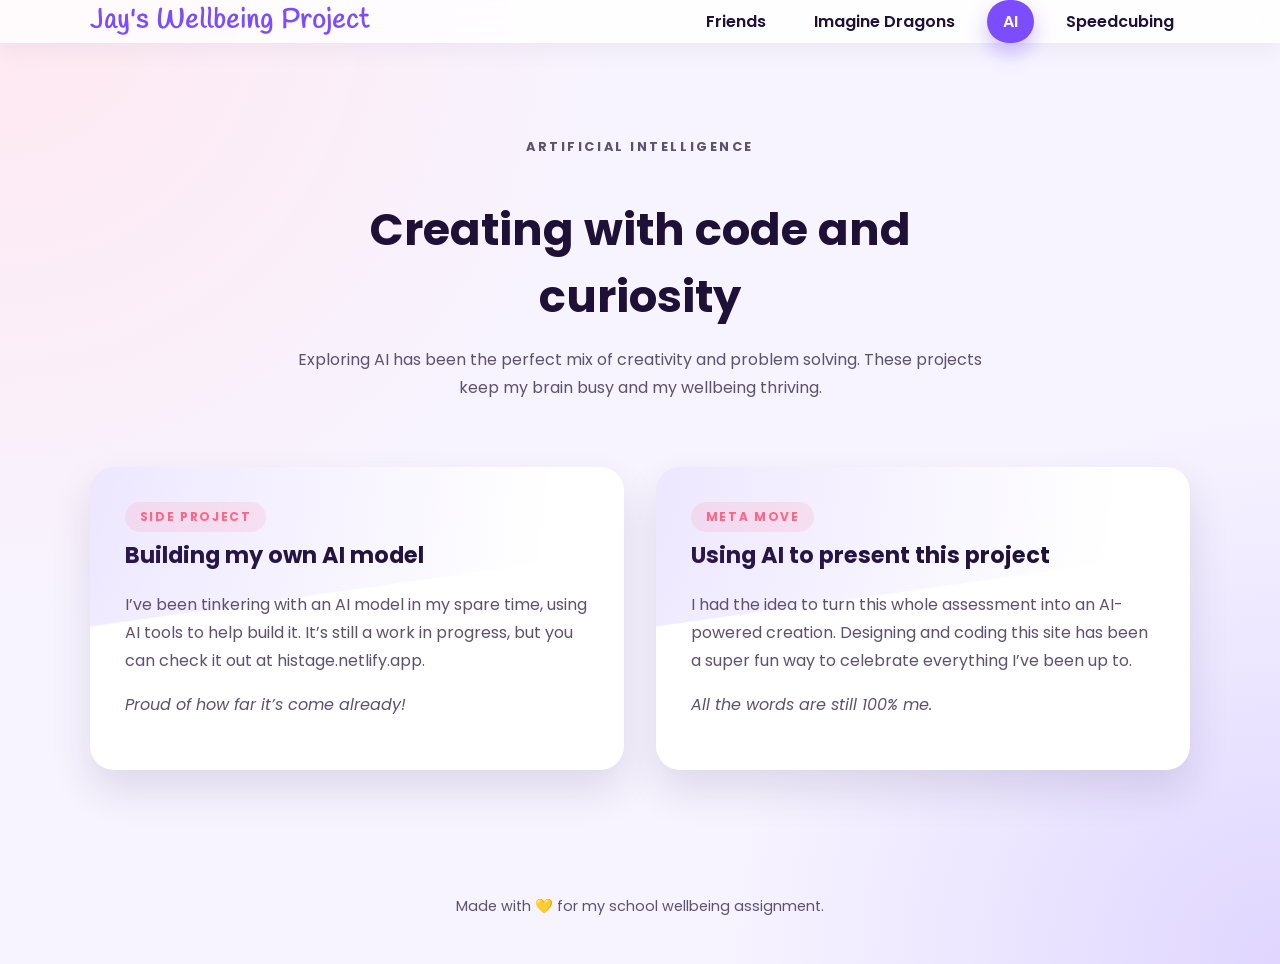
==== ai.html @ 5866817c "Add multi-page wellbeing site for Jay's project" ====
<!DOCTYPE html>
<html lang="en">
  <head>
    <meta charset="UTF-8" />
    <meta name="viewport" content="width=device-width, initial-scale=1.0" />
    <title>AI Projects | Jay's Wellbeing Project</title>
    <link rel="preconnect" href="https://fonts.googleapis.com" />
    <link rel="preconnect" href="https://fonts.gstatic.com" crossorigin />
    <link
      href="https://fonts.googleapis.com/css2?family=Poppins:wght@300;400;600;700&family=Handlee&display=swap"
      rel="stylesheet"
    />
    <link rel="stylesheet" href="styles.css" />
  </head>
  <body>
    <header class="site-header">
      <div class="container flex-between">
        <a class="logo" href="index.html">Jay's Wellbeing Project</a>
        <nav class="main-nav">
          <a href="friends.html">Friends</a>
          <a href="imagine-dragons.html">Imagine Dragons</a>
          <a class="active" href="ai.html">AI</a>
          <a href="speedcubing.html">Speedcubing</a>
        </nav>
      </div>
    </header>

    <main class="page">
      <section class="page-hero">
        <div class="container narrow">
          <p class="eyebrow">Artificial Intelligence</p>
          <h1>Creating with code and curiosity</h1>
          <p>
            Exploring AI has been the perfect mix of creativity and problem
            solving. These projects keep my brain busy and my wellbeing thriving.
          </p>
        </div>
      </section>

      <section class="card-grid">
        <div class="container grid">
          <article class="story-card">
            <div class="card-tag">Side project</div>
            <h2>Building my own AI model</h2>
            <p>
              I’ve been tinkering with an AI model in my spare time, using AI tools
              to help build it. It’s still a work in progress, but you can check it
              out at <a href="https://histage.netlify.app" target="_blank">histage.netlify.app</a>.
            </p>
            <p class="card-footnote">Proud of how far it’s come already!</p>
          </article>

          <article class="story-card">
            <div class="card-tag">Meta move</div>
            <h2>Using AI to present this project</h2>
            <p>
              I had the idea to turn this whole assessment into an AI-powered
              creation. Designing and coding this site has been a super fun way to
              celebrate everything I’ve been up to.
            </p>
            <p class="card-footnote">All the words are still 100% me.</p>
          </article>
        </div>
      </section>
    </main>

    <footer class="site-footer">
      <div class="container">
        <p>Made with 💛 for my school wellbeing assignment.</p>
      </div>
    </footer>
  </body>
</html>
---- styles.css ----
:root {
  --bg: #f7f4ff;
  --bg-alt: #ffffff;
  --accent: #7c4dff;
  --accent-2: #ff6584;
  --text: #1e1037;
  --muted: #5d5170;
  --shadow: 0 20px 40px rgba(43, 22, 75, 0.12);
}

* {
  box-sizing: border-box;
}

body {
  margin: 0;
  font-family: "Poppins", sans-serif;
  color: var(--text);
  background: radial-gradient(circle at top left, #ffe8f1, transparent 40%),
    radial-gradient(circle at bottom right, #e0d6ff, transparent 35%), var(--bg);
  min-height: 100vh;
}

a {
  color: inherit;
  text-decoration: none;
}

a:hover,
a:focus {
  text-decoration: underline;
}

.container {
  width: min(1100px, 92vw);
  margin: 0 auto;
}

.flex-between {
  display: flex;
  justify-content: space-between;
  align-items: center;
  gap: 1.5rem;
}

.site-header {
  background: rgba(255, 255, 255, 0.8);
  backdrop-filter: blur(12px);
  position: sticky;
  top: 0;
  z-index: 10;
  box-shadow: 0 10px 20px rgba(30, 16, 55, 0.04);
}

.logo {
  font-family: "Handlee", cursive;
  font-size: 1.7rem;
  color: var(--accent);
  font-weight: 700;
  letter-spacing: 1px;
}

.main-nav {
  display: flex;
  gap: 1rem;
  font-weight: 600;
}

.main-nav a {
  padding: 0.55rem 1rem;
  border-radius: 999px;
  transition: all 0.2s ease;
}

.main-nav a:hover,
.main-nav a:focus {
  background: rgba(124, 77, 255, 0.15);
}

.main-nav a.active {
  background: var(--accent);
  color: white;
  box-shadow: 0 10px 20px rgba(124, 77, 255, 0.35);
}

.hero {
  padding: 6rem 0 4rem;
}

.hero-content {
  display: grid;
  gap: 3rem;
  grid-template-columns: repeat(auto-fit, minmax(280px, 1fr));
  align-items: center;
}

.hero-text h1 {
  font-size: clamp(2.5rem, 4vw, 3.5rem);
  margin-bottom: 1rem;
}

.eyebrow {
  text-transform: uppercase;
  letter-spacing: 0.2em;
  font-size: 0.8rem;
  color: var(--accent-2);
  font-weight: 700;
}

.hero-text p {
  line-height: 1.8;
  color: var(--muted);
}

.hero-buttons {
  display: flex;
  flex-wrap: wrap;
  gap: 1rem;
  margin-top: 2rem;
}

.btn {
  display: inline-flex;
  align-items: center;
  justify-content: center;
  padding: 0.75rem 1.6rem;
  border-radius: 999px;
  font-weight: 600;
  background: var(--accent);
  color: white;
  box-shadow: 0 15px 30px rgba(124, 77, 255, 0.25);
  transition: transform 0.2s ease, box-shadow 0.2s ease;
}

.btn.secondary {
  background: var(--bg-alt);
  color: var(--accent);
  box-shadow: inset 0 0 0 2px rgba(124, 77, 255, 0.4);
}

.btn:hover,
.btn:focus {
  transform: translateY(-2px);
  box-shadow: 0 20px 35px rgba(124, 77, 255, 0.28);
}

.hero-card {
  background: var(--bg-alt);
  padding: 2rem;
  border-radius: 24px;
  box-shadow: var(--shadow);
}

.hero-card h2 {
  margin-top: 0;
  font-size: 1.5rem;
}

.hero-card ul {
  padding-left: 1.4rem;
  color: var(--muted);
  line-height: 1.7;
}

.hobby-grid {
  padding: 4rem 0 6rem;
}

.hobby-grid h2 {
  text-align: center;
  margin-bottom: 2.5rem;
  font-size: clamp(2rem, 3vw, 2.5rem);
}

.hobby-grid .grid {
  display: grid;
  gap: 2rem;
  grid-template-columns: repeat(auto-fit, minmax(250px, 1fr));
}

.hobby-card {
  background: var(--bg-alt);
  padding: 2rem;
  border-radius: 24px;
  box-shadow: var(--shadow);
  position: relative;
  overflow: hidden;
  transition: transform 0.25s ease, box-shadow 0.25s ease;
}

.hobby-card::after {
  content: "";
  position: absolute;
  inset: auto -30% -30% -30%;
  height: 120%;
  background: radial-gradient(circle at top, rgba(255, 101, 132, 0.2), transparent 60%);
  transform: rotate(12deg);
}

.hobby-card:hover,
.hobby-card:focus {
  transform: translateY(-8px);
  box-shadow: 0 25px 45px rgba(30, 16, 55, 0.15);
}

.hobby-card h3 {
  margin: 0.5rem 0;
}

.hobby-card p {
  color: var(--muted);
  line-height: 1.7;
}

.hobby-card .link {
  display: inline-block;
  margin-top: 1.5rem;
  font-weight: 600;
  color: var(--accent);
}

.hobby-card .emoji {
  font-size: 2.5rem;
}

.site-footer {
  padding: 3rem 0 2rem;
  text-align: center;
  color: var(--muted);
  font-size: 0.9rem;
}

.page {
  padding-bottom: 4rem;
}

.page-hero {
  padding: 5rem 0 3rem;
  text-align: center;
}

.page-hero h1 {
  font-size: clamp(2.2rem, 3.5vw, 3rem);
  margin-bottom: 1rem;
}

.page-hero p {
  color: var(--muted);
  line-height: 1.8;
}

.page .narrow {
  max-width: 720px;
}

.card-grid .grid {
  display: grid;
  gap: 2rem;
  grid-template-columns: repeat(auto-fit, minmax(260px, 1fr));
}

.story-card {
  background: var(--bg-alt);
  padding: 2.2rem;
  border-radius: 24px;
  box-shadow: var(--shadow);
  position: relative;
  overflow: hidden;
}

.story-card::before {
  content: "";
  position: absolute;
  inset: -30% -40% auto -40%;
  height: 70%;
  background: radial-gradient(circle at top left, rgba(124, 77, 255, 0.2), transparent 70%);
  transform: rotate(-8deg);
}

.story-card h2 {
  margin-top: 0.4rem;
  font-size: 1.4rem;
}

.story-card p {
  position: relative;
  color: var(--muted);
  line-height: 1.75;
}

.card-tag {
  position: relative;
  display: inline-flex;
  padding: 0.35rem 0.9rem;
  border-radius: 999px;
  font-size: 0.75rem;
  text-transform: uppercase;
  letter-spacing: 0.14em;
  font-weight: 700;
  background: rgba(255, 101, 132, 0.12);
  color: var(--accent-2);
}

.card-footnote {
  font-style: italic;
  color: #a084c7;
  margin-top: 1rem;
}

@media (max-width: 720px) {
  .flex-between {
    flex-direction: column;
    align-items: flex-start;
  }

  .main-nav {
    width: 100%;
    justify-content: space-between;
    flex-wrap: wrap;
  }

  .hero {
    padding-top: 5rem;
  }
}
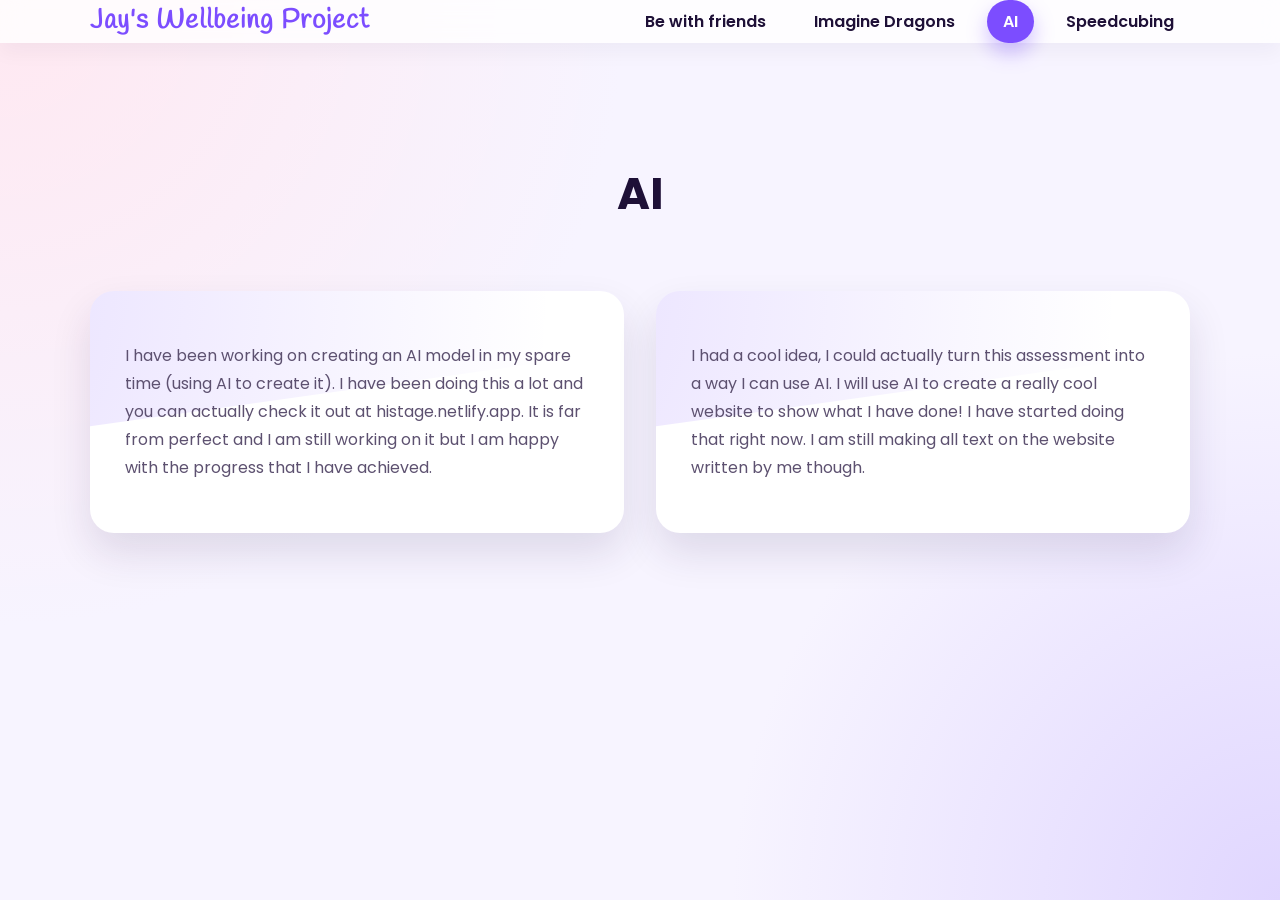
==== commit 798aada7: "Use exact user wording across wellbeing pages" ====
--- a/ai.html
+++ b/ai.html
@@ -3,7 +3,7 @@
   <head>
     <meta charset="UTF-8" />
     <meta name="viewport" content="width=device-width, initial-scale=1.0" />
-    <title>AI Projects | Jay's Wellbeing Project</title>
+    <title>AI | Jay's Wellbeing Project</title>
     <link rel="preconnect" href="https://fonts.googleapis.com" />
     <link rel="preconnect" href="https://fonts.gstatic.com" crossorigin />
     <link
@@ -17,7 +17,7 @@
       <div class="container flex-between">
         <a class="logo" href="index.html">Jay's Wellbeing Project</a>
         <nav class="main-nav">
-          <a href="friends.html">Friends</a>
+          <a href="friends.html">Be with friends</a>
           <a href="imagine-dragons.html">Imagine Dragons</a>
           <a class="active" href="ai.html">AI</a>
           <a href="speedcubing.html">Speedcubing</a>
@@ -28,46 +28,26 @@
     <main class="page">
       <section class="page-hero">
         <div class="container narrow">
-          <p class="eyebrow">Artificial Intelligence</p>
-          <h1>Creating with code and curiosity</h1>
-          <p>
-            Exploring AI has been the perfect mix of creativity and problem
-            solving. These projects keep my brain busy and my wellbeing thriving.
-          </p>
+          <h1>AI</h1>
         </div>
       </section>
 
       <section class="card-grid">
         <div class="container grid">
           <article class="story-card">
-            <div class="card-tag">Side project</div>
-            <h2>Building my own AI model</h2>
             <p>
-              I’ve been tinkering with an AI model in my spare time, using AI tools
-              to help build it. It’s still a work in progress, but you can check it
-              out at <a href="https://histage.netlify.app" target="_blank">histage.netlify.app</a>.
+              I have been working on creating an AI model in my spare time (using AI to create it). I have been doing this a lot and you can actually check it out at histage.netlify.app. It is far from perfect and I am still working on it but I am happy with the progress that I have achieved.
             </p>
-            <p class="card-footnote">Proud of how far it’s come already!</p>
           </article>
 
           <article class="story-card">
-            <div class="card-tag">Meta move</div>
-            <h2>Using AI to present this project</h2>
             <p>
-              I had the idea to turn this whole assessment into an AI-powered
-              creation. Designing and coding this site has been a super fun way to
-              celebrate everything I’ve been up to.
+              I had a cool idea, I could actually turn this assessment into a way I can use AI. I will use AI to create a really cool website to show what I have done! I have started doing that right now. I am still making all text on the website written by me though.
             </p>
-            <p class="card-footnote">All the words are still 100% me.</p>
           </article>
         </div>
       </section>
     </main>
 
-    <footer class="site-footer">
-      <div class="container">
-        <p>Made with 💛 for my school wellbeing assignment.</p>
-      </div>
-    </footer>
   </body>
 </html>
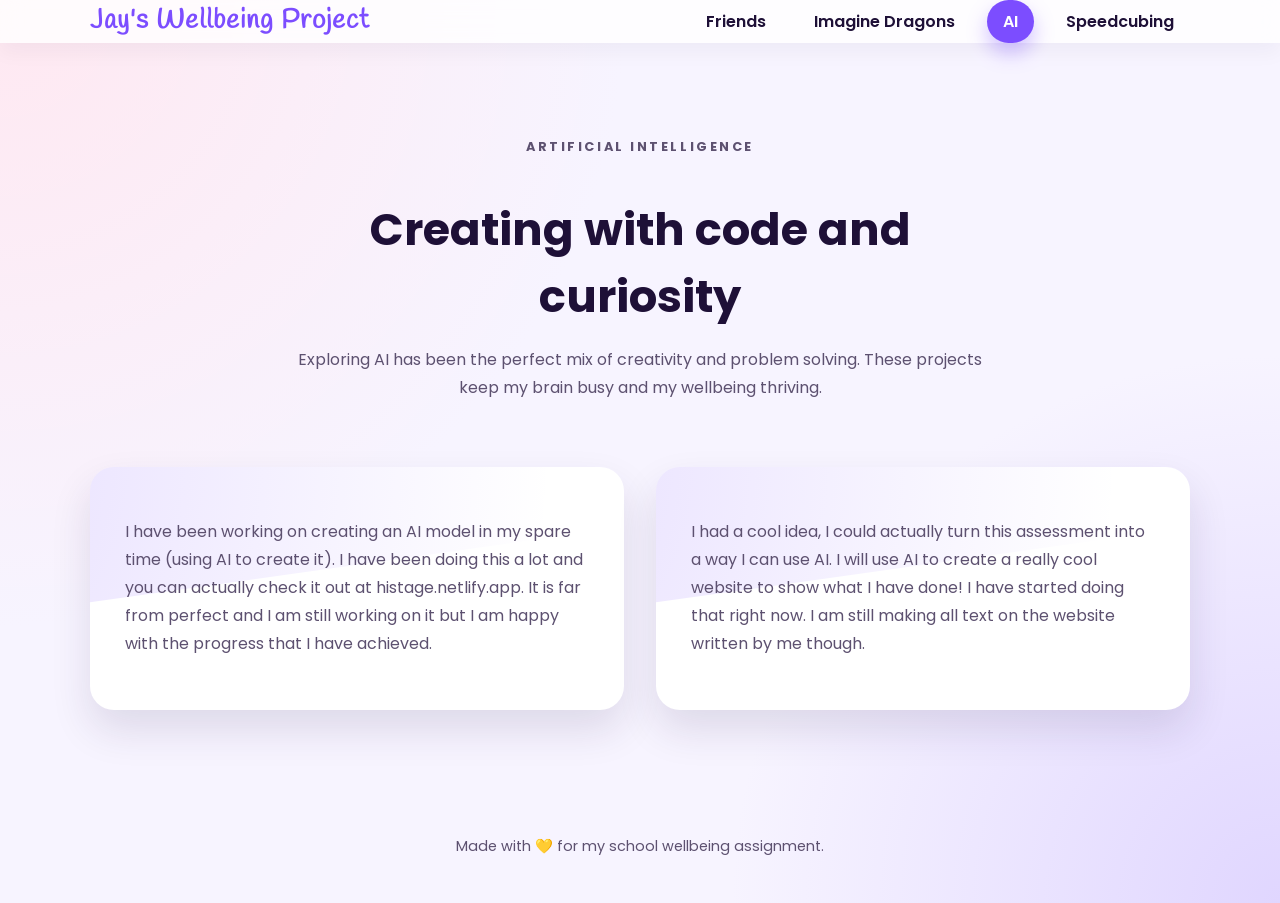
==== commit 4ce472e3: "Align card content with provided wellbeing journal" ====
--- a/ai.html
+++ b/ai.html
@@ -3,7 +3,7 @@
   <head>
     <meta charset="UTF-8" />
     <meta name="viewport" content="width=device-width, initial-scale=1.0" />
-    <title>AI | Jay's Wellbeing Project</title>
+    <title>AI Projects | Jay's Wellbeing Project</title>
     <link rel="preconnect" href="https://fonts.googleapis.com" />
     <link rel="preconnect" href="https://fonts.gstatic.com" crossorigin />
     <link
@@ -17,7 +17,7 @@
       <div class="container flex-between">
         <a class="logo" href="index.html">Jay's Wellbeing Project</a>
         <nav class="main-nav">
-          <a href="friends.html">Be with friends</a>
+          <a href="friends.html">Friends</a>
           <a href="imagine-dragons.html">Imagine Dragons</a>
           <a class="active" href="ai.html">AI</a>
           <a href="speedcubing.html">Speedcubing</a>
@@ -28,7 +28,12 @@
     <main class="page">
       <section class="page-hero">
         <div class="container narrow">
-          <h1>AI</h1>
+          <p class="eyebrow">Artificial Intelligence</p>
+          <h1>Creating with code and curiosity</h1>
+          <p>
+            Exploring AI has been the perfect mix of creativity and problem
+            solving. These projects keep my brain busy and my wellbeing thriving.
+          </p>
         </div>
       </section>
 
@@ -36,18 +41,30 @@
         <div class="container grid">
           <article class="story-card">
             <p>
-              I have been working on creating an AI model in my spare time (using AI to create it). I have been doing this a lot and you can actually check it out at histage.netlify.app. It is far from perfect and I am still working on it but I am happy with the progress that I have achieved.
+              I have been working on creating an AI model in my spare time (using
+              AI to create it). I have been doing this a lot and you can actually
+              check it out at histage.netlify.app. It is far from perfect and I am
+              still working on it but I am happy with the progress that I have
+              achieved.
             </p>
           </article>
 
           <article class="story-card">
             <p>
-              I had a cool idea, I could actually turn this assessment into a way I can use AI. I will use AI to create a really cool website to show what I have done! I have started doing that right now. I am still making all text on the website written by me though.
+              I had a cool idea, I could actually turn this assessment into a way I
+              can use AI. I will use AI to create a really cool website to show
+              what I have done! I have started doing that right now. I am still
+              making all text on the website written by me though.
             </p>
           </article>
         </div>
       </section>
     </main>
 
+    <footer class="site-footer">
+      <div class="container">
+        <p>Made with 💛 for my school wellbeing assignment.</p>
+      </div>
+    </footer>
   </body>
 </html>
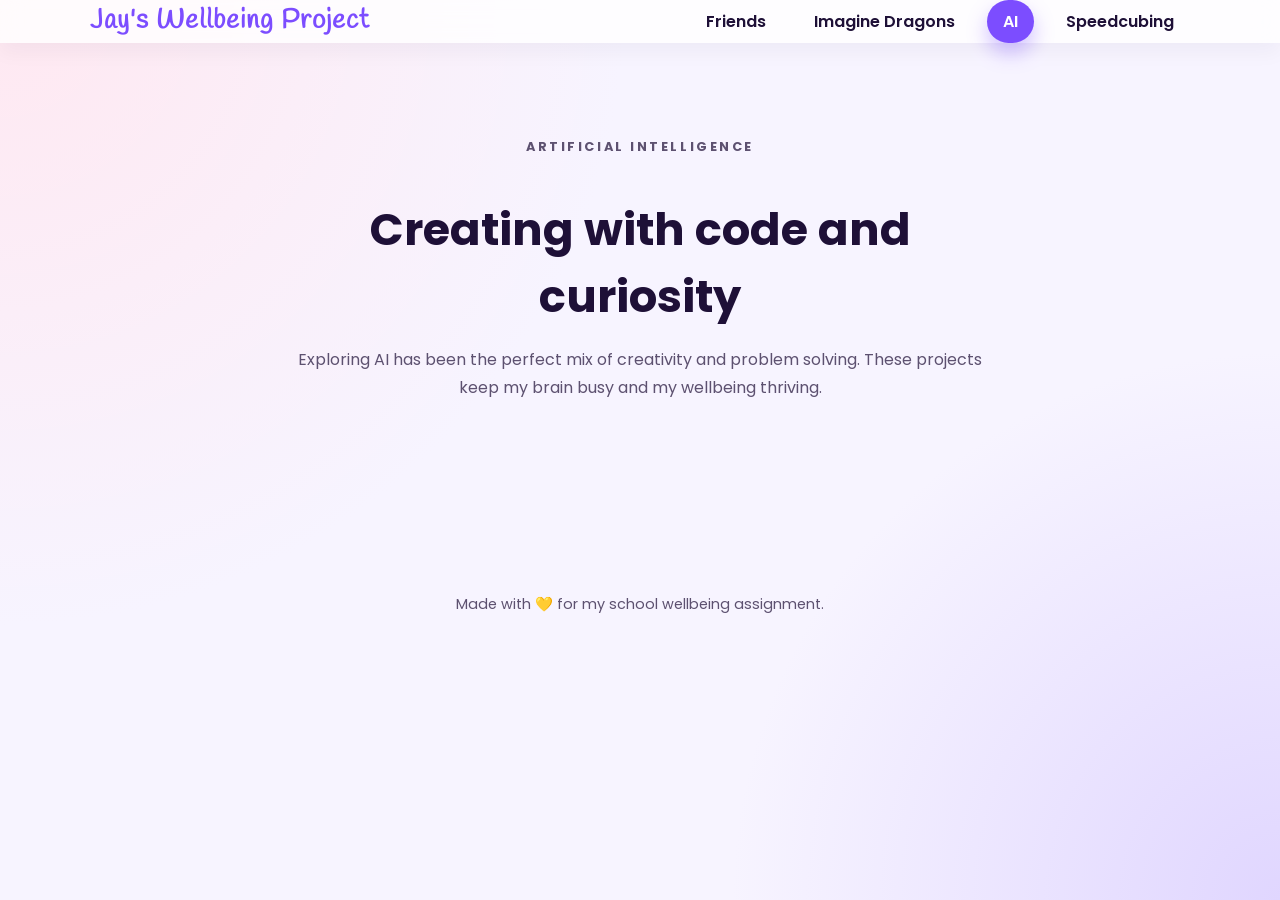
==== commit 429b4510: "Add flip-card interactions to story grids" ====
--- a/ai.html
+++ b/ai.html
@@ -39,23 +39,37 @@
 
       <section class="card-grid">
         <div class="container grid">
-          <article class="story-card">
-            <p>
-              I have been working on creating an AI model in my spare time (using
-              AI to create it). I have been doing this a lot and you can actually
-              check it out at histage.netlify.app. It is far from perfect and I am
-              still working on it but I am happy with the progress that I have
-              achieved.
-            </p>
+          <article class="story-card flip-card" tabindex="0">
+            <div class="flip-card-inner">
+              <div class="card-face card-front">
+                <h3>Histage Build</h3>
+              </div>
+              <div class="card-face card-back">
+                <p>
+                  I have been working on creating an AI model in my spare time
+                  (using AI to create it). I have been doing this a lot and you can
+                  actually check it out at histage.netlify.app. It is far from
+                  perfect and I am still working on it but I am happy with the
+                  progress that I have achieved.
+                </p>
+              </div>
+            </div>
           </article>
 
-          <article class="story-card">
-            <p>
-              I had a cool idea, I could actually turn this assessment into a way I
-              can use AI. I will use AI to create a really cool website to show
-              what I have done! I have started doing that right now. I am still
-              making all text on the website written by me though.
-            </p>
+          <article class="story-card flip-card" tabindex="0">
+            <div class="flip-card-inner">
+              <div class="card-face card-front">
+                <h3>AI Website Idea</h3>
+              </div>
+              <div class="card-face card-back">
+                <p>
+                  I had a cool idea, I could actually turn this assessment into a
+                  way I can use AI. I will use AI to create a really cool website to
+                  show what I have done! I have started doing that right now. I am
+                  still making all text on the website written by me though.
+                </p>
+              </div>
+            </div>
           </article>
         </div>
       </section>
--- a/styles.css
+++ b/styles.css
@@ -277,7 +277,8 @@
   transform: rotate(-8deg);
 }
 
-.story-card h2 {
+.story-card h2,
+.story-card h3 {
   margin-top: 0.4rem;
   font-size: 1.4rem;
 }
@@ -286,6 +287,60 @@
   position: relative;
   color: var(--muted);
   line-height: 1.75;
+}
+
+.flip-card {
+  perspective: 1200px;
+  padding: 0;
+}
+
+.flip-card::before {
+  display: none;
+}
+
+.flip-card-inner {
+  position: relative;
+  width: 100%;
+  height: 100%;
+  transform-style: preserve-3d;
+  transition: transform 0.6s cubic-bezier(0.22, 1, 0.36, 1);
+  border-radius: inherit;
+  overflow: hidden;
+}
+
+.flip-card:hover .flip-card-inner,
+.flip-card:focus .flip-card-inner,
+.flip-card:focus-within .flip-card-inner {
+  transform: rotateY(180deg);
+}
+
+.card-face {
+  position: absolute;
+  inset: 0;
+  display: grid;
+  place-items: center;
+  padding: 2.2rem;
+  backface-visibility: hidden;
+  background: var(--bg-alt);
+}
+
+.card-front {
+  color: var(--accent);
+  font-weight: 700;
+  text-transform: uppercase;
+  letter-spacing: 0.08em;
+}
+
+.card-front h3 {
+  margin: 0;
+  font-size: 1.3rem;
+  text-align: center;
+}
+
+.card-back {
+  transform: rotateY(180deg);
+  color: var(--muted);
+  text-align: left;
 }
 
 .card-tag {
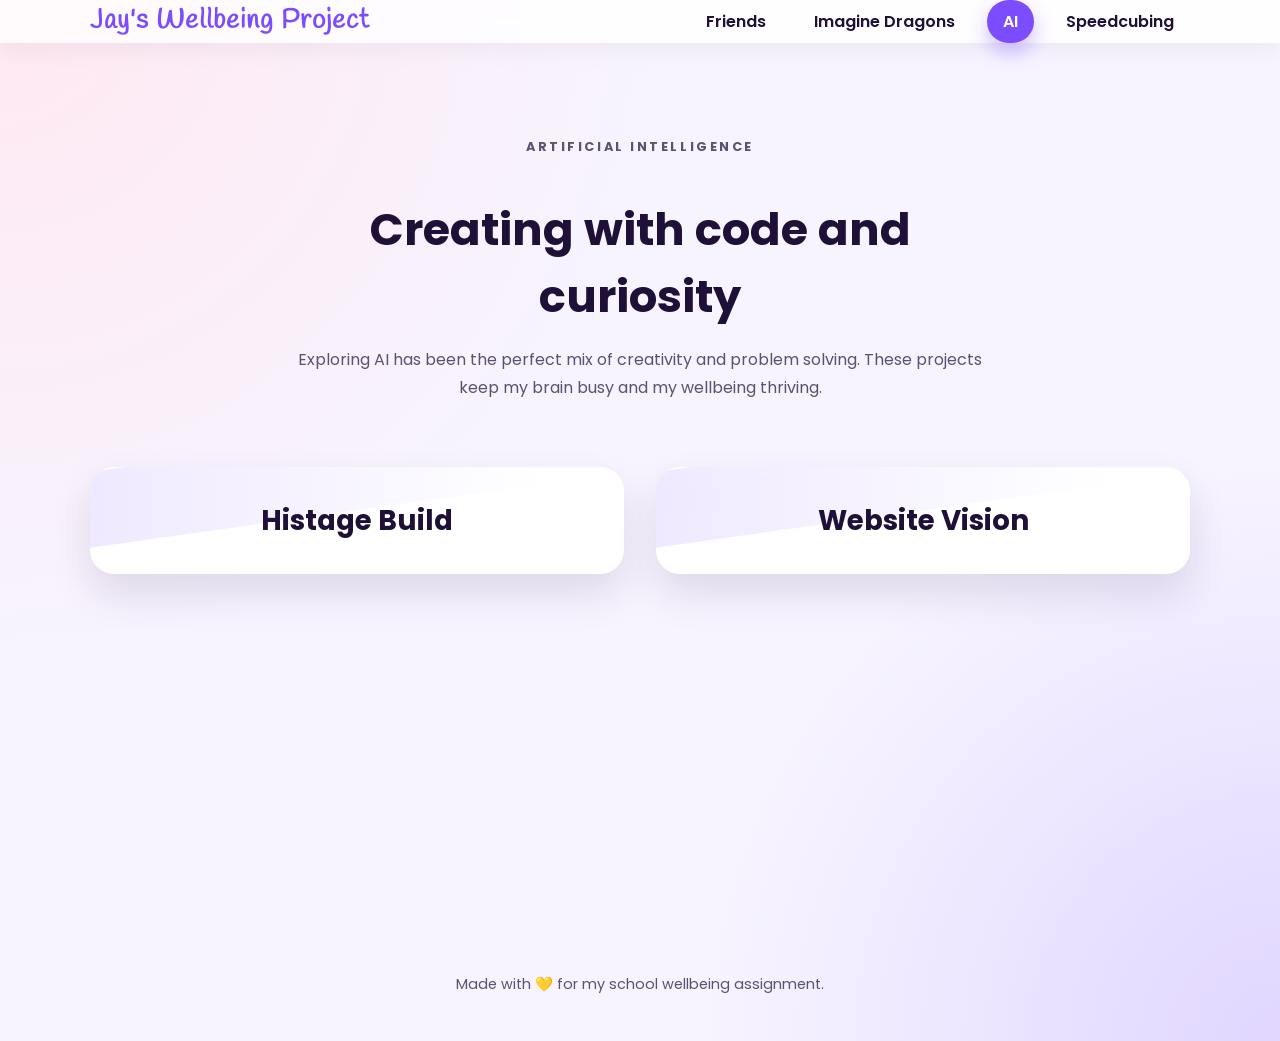
==== commit f5abcfa2: "Standardize story card dimensions" ====
--- a/ai.html
+++ b/ai.html
@@ -39,8 +39,8 @@
 
       <section class="card-grid">
         <div class="container grid">
-          <article class="story-card flip-card" tabindex="0">
-            <div class="flip-card-inner">
+          <article class="story-card" tabindex="0">
+            <div class="card-inner">
               <div class="card-face card-front">
                 <h3>Histage Build</h3>
               </div>
@@ -56,17 +56,17 @@
             </div>
           </article>
 
-          <article class="story-card flip-card" tabindex="0">
-            <div class="flip-card-inner">
+          <article class="story-card" tabindex="0">
+            <div class="card-inner">
               <div class="card-face card-front">
-                <h3>AI Website Idea</h3>
+                <h3>Website Vision</h3>
               </div>
               <div class="card-face card-back">
                 <p>
                   I had a cool idea, I could actually turn this assessment into a
-                  way I can use AI. I will use AI to create a really cool website to
-                  show what I have done! I have started doing that right now. I am
-                  still making all text on the website written by me though.
+                  way I can use AI. I will use AI to create a really cool website
+                  to show what I have done! I have started doing that right now. I
+                  am still making all text on the website written by me though.
                 </p>
               </div>
             </div>
--- a/styles.css
+++ b/styles.css
@@ -260,87 +260,96 @@
 }
 
 .story-card {
+  position: relative;
+  perspective: 1200px;
+  outline: none;
+  height: var(--story-card-height, 380px);
+}
+
+.story-card .card-inner {
+  position: relative;
+  width: 100%;
+  height: 100%;
+  transform-style: preserve-3d;
+  transition: transform 0.6s ease;
+}
+
+.story-card .card-face {
+  position: absolute;
+  inset: 0;
+  display: flex;
+  flex-direction: column;
+  align-items: center;
+  justify-content: center;
+  text-align: center;
+  padding: clamp(1.8rem, 1.4rem + 0.8vw, 2.4rem) clamp(1.6rem, 1.3rem + 0.6vw, 2.2rem);
   background: var(--bg-alt);
-  padding: 2.2rem;
   border-radius: 24px;
   box-shadow: var(--shadow);
-  position: relative;
+  backface-visibility: hidden;
   overflow: hidden;
 }
 
-.story-card::before {
+.story-card .card-face::before {
   content: "";
   position: absolute;
   inset: -30% -40% auto -40%;
   height: 70%;
-  background: radial-gradient(circle at top left, rgba(124, 77, 255, 0.2), transparent 70%);
+  background: radial-gradient(circle at top left, rgba(124, 77, 255, 0.18), transparent 70%);
   transform: rotate(-8deg);
-}
-
-.story-card h2,
-.story-card h3 {
-  margin-top: 0.4rem;
-  font-size: 1.4rem;
-}
-
-.story-card p {
-  position: relative;
-  color: var(--muted);
-  line-height: 1.75;
-}
-
-.flip-card {
-  perspective: 1200px;
-  padding: 0;
-}
-
-.flip-card::before {
-  display: none;
-}
-
-.flip-card-inner {
-  position: relative;
-  width: 100%;
-  height: 100%;
+  pointer-events: none;
+}
+
+.story-card .card-face > * {
+  position: relative;
+  margin: 0;
+}
+
+.story-card .card-front h3 {
+  font-size: clamp(1.35rem, 1.1rem + 0.8vw, 1.75rem);
+}
+
+.story-card .card-back {
+  transform: rotateY(180deg);
+  align-items: stretch;
+  text-align: left;
+  justify-content: center;
+}
+
+.story-card .card-back p {
+  color: var(--muted);
+  line-height: 1.5;
+  text-align: left;
+  font-size: clamp(0.9rem, 0.8rem + 0.3vw, 1.05rem);
+  overflow-wrap: anywhere;
+  text-wrap: pretty;
+}
+
+.story-card .card-back p + p {
+  margin-top: 1rem;
+}
+
+.story-card:hover .card-inner,
+.story-card:focus .card-inner,
+.story-card:focus-within .card-inner {
+  transform: rotateY(180deg);
+}
+
+.story-card:focus-visible .card-face {
+  box-shadow: var(--shadow), 0 0 0 3px rgba(124, 77, 255, 0.35);
+}
+
+.story-card .card-front,
+.story-card .card-back {
   transform-style: preserve-3d;
-  transition: transform 0.6s cubic-bezier(0.22, 1, 0.36, 1);
-  border-radius: inherit;
-  overflow: hidden;
-}
-
-.flip-card:hover .flip-card-inner,
-.flip-card:focus .flip-card-inner,
-.flip-card:focus-within .flip-card-inner {
-  transform: rotateY(180deg);
-}
-
-.card-face {
-  position: absolute;
-  inset: 0;
-  display: grid;
-  place-items: center;
-  padding: 2.2rem;
-  backface-visibility: hidden;
-  background: var(--bg-alt);
-}
-
-.card-front {
-  color: var(--accent);
-  font-weight: 700;
-  text-transform: uppercase;
-  letter-spacing: 0.08em;
-}
-
-.card-front h3 {
-  margin: 0;
-  font-size: 1.3rem;
-  text-align: center;
-}
-
-.card-back {
-  transform: rotateY(180deg);
-  color: var(--muted);
-  text-align: left;
+}
+
+.story-card .card-front {
+  position: relative;
+}
+
+.story-card .card-front {
+  font-weight: 600;
 }
 
 .card-tag {
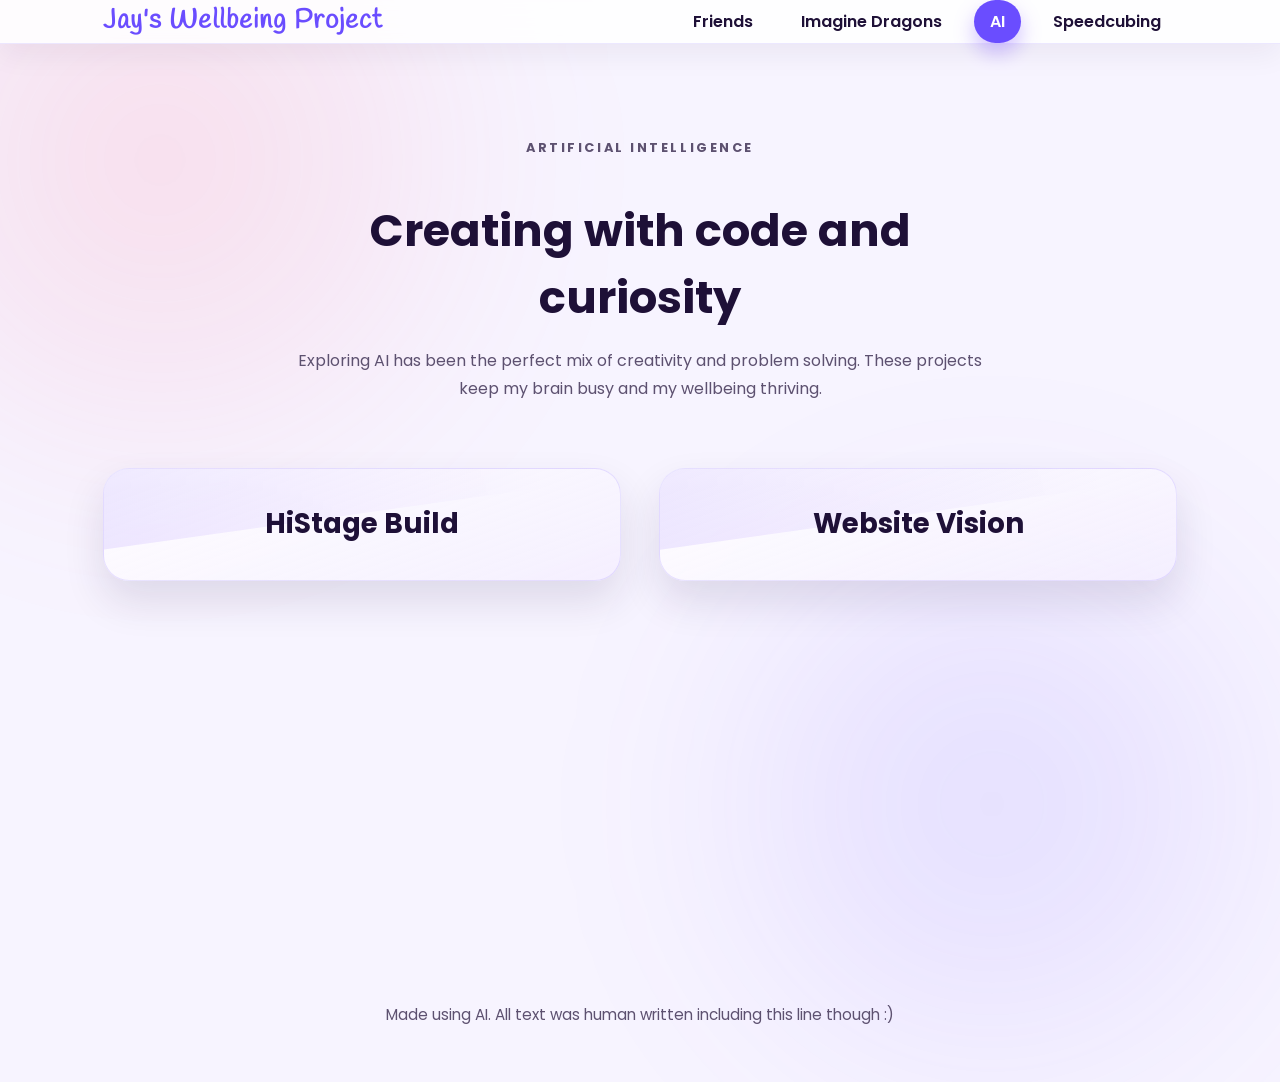
==== commit ecacb3e7: "Refresh styling and improve AI card layout" ====
--- a/ai.html
+++ b/ai.html
@@ -42,7 +42,7 @@
           <article class="story-card" tabindex="0">
             <div class="card-inner">
               <div class="card-face card-front">
-                <h3>Histage Build</h3>
+                <h3>HiStage Build</h3>
               </div>
               <div class="card-face card-back">
                 <p>
@@ -77,8 +77,10 @@
 
     <footer class="site-footer">
       <div class="container">
-        <p>Made with 💛 for my school wellbeing assignment.</p>
+        <p>Made using AI. All text was human written including this line though :)</p>
       </div>
     </footer>
+
+    <script src="scripts.js"></script>
   </body>
 </html>
--- a/styles.css
+++ b/styles.css
@@ -1,11 +1,16 @@
+
 :root {
   --bg: #f7f4ff;
   --bg-alt: #ffffff;
-  --accent: #7c4dff;
+  --accent: #6a4dff;
+  --accent-soft: #d8ccff;
   --accent-2: #ff6584;
   --text: #1e1037;
   --muted: #5d5170;
+  --surface-border: rgba(106, 77, 255, 0.15);
   --shadow: 0 20px 40px rgba(43, 22, 75, 0.12);
+  --shadow-soft: 0 25px 55px rgba(65, 38, 105, 0.18);
+  --transition-snap: cubic-bezier(0.33, 1, 0.68, 1);
 }
 
 * {
@@ -16,9 +21,34 @@
   margin: 0;
   font-family: "Poppins", sans-serif;
   color: var(--text);
-  background: radial-gradient(circle at top left, #ffe8f1, transparent 40%),
-    radial-gradient(circle at bottom right, #e0d6ff, transparent 35%), var(--bg);
+  background: var(--bg);
   min-height: 100vh;
+  -webkit-font-smoothing: antialiased;
+  position: relative;
+}
+
+body::before,
+body::after {
+  content: "";
+  position: fixed;
+  z-index: -1;
+  width: 65vmax;
+  height: 65vmax;
+  filter: blur(90px);
+  opacity: 0.5;
+  pointer-events: none;
+}
+
+body::before {
+  background: radial-gradient(circle, rgba(255, 101, 132, 0.35), transparent 65%);
+  top: -20vmax;
+  left: -20vmax;
+}
+
+body::after {
+  background: radial-gradient(circle, rgba(106, 77, 255, 0.3), transparent 60%);
+  bottom: -25vmax;
+  right: -10vmax;
 }
 
 a {
@@ -34,6 +64,11 @@
 .container {
   width: min(1100px, 92vw);
   margin: 0 auto;
+  padding-inline: clamp(0.5rem, 1vw, 1rem);
+}
+
+section {
+  scroll-margin-top: 6rem;
 }
 
 .flex-between {
@@ -44,12 +79,13 @@
 }
 
 .site-header {
-  background: rgba(255, 255, 255, 0.8);
-  backdrop-filter: blur(12px);
+  background: rgba(255, 255, 255, 0.85);
+  backdrop-filter: blur(16px);
   position: sticky;
   top: 0;
   z-index: 10;
-  box-shadow: 0 10px 20px rgba(30, 16, 55, 0.04);
+  box-shadow: 0 10px 30px rgba(30, 16, 55, 0.06);
+  border-bottom: 1px solid rgba(106, 77, 255, 0.12);
 }
 
 .logo {
@@ -69,12 +105,15 @@
 .main-nav a {
   padding: 0.55rem 1rem;
   border-radius: 999px;
-  transition: all 0.2s ease;
+  transition: background 0.25s var(--transition-snap),
+    color 0.25s var(--transition-snap),
+    transform 0.25s var(--transition-snap);
 }
 
 .main-nav a:hover,
 .main-nav a:focus {
   background: rgba(124, 77, 255, 0.15);
+  transform: translateY(-1px);
 }
 
 .main-nav a.active {
@@ -84,7 +123,18 @@
 }
 
 .hero {
-  padding: 6rem 0 4rem;
+  padding: 6rem 0 4.5rem;
+  position: relative;
+  overflow: hidden;
+}
+
+.hero::after {
+  content: "";
+  position: absolute;
+  inset: 10% -30% -40% 40%;
+  background: linear-gradient(135deg, rgba(255, 255, 255, 0.65), transparent 55%);
+  filter: blur(20px);
+  z-index: -1;
 }
 
 .hero-content {
@@ -116,20 +166,21 @@
   display: flex;
   flex-wrap: wrap;
   gap: 1rem;
-  margin-top: 2rem;
+  margin-top: 2.4rem;
 }
 
 .btn {
   display: inline-flex;
   align-items: center;
   justify-content: center;
-  padding: 0.75rem 1.6rem;
+  padding: 0.85rem 1.8rem;
   border-radius: 999px;
   font-weight: 600;
-  background: var(--accent);
+  background: linear-gradient(135deg, var(--accent), #9d7dff);
   color: white;
-  box-shadow: 0 15px 30px rgba(124, 77, 255, 0.25);
-  transition: transform 0.2s ease, box-shadow 0.2s ease;
+  box-shadow: 0 18px 36px rgba(124, 77, 255, 0.28);
+  transition: transform 0.25s var(--transition-snap),
+    box-shadow 0.25s var(--transition-snap);
 }
 
 .btn.secondary {
@@ -140,15 +191,16 @@
 
 .btn:hover,
 .btn:focus {
-  transform: translateY(-2px);
-  box-shadow: 0 20px 35px rgba(124, 77, 255, 0.28);
+  transform: translateY(-4px);
+  box-shadow: 0 24px 42px rgba(124, 77, 255, 0.32);
 }
 
 .hero-card {
-  background: var(--bg-alt);
-  padding: 2rem;
-  border-radius: 24px;
-  box-shadow: var(--shadow);
+  background: linear-gradient(145deg, rgba(255, 255, 255, 0.95), rgba(216, 204, 255, 0.8));
+  padding: 2.4rem;
+  border-radius: 28px;
+  box-shadow: var(--shadow-soft);
+  border: 1px solid var(--surface-border);
 }
 
 .hero-card h2 {
@@ -157,13 +209,13 @@
 }
 
 .hero-card ul {
-  padding-left: 1.4rem;
-  color: var(--muted);
-  line-height: 1.7;
+  padding-left: 1.3rem;
+  color: var(--muted);
+  line-height: 1.75;
 }
 
 .hobby-grid {
-  padding: 4rem 0 6rem;
+  padding: 4rem 0 6.5rem;
 }
 
 .hobby-grid h2 {
@@ -179,13 +231,15 @@
 }
 
 .hobby-card {
-  background: var(--bg-alt);
-  padding: 2rem;
-  border-radius: 24px;
+  background: linear-gradient(160deg, rgba(255, 255, 255, 0.95), rgba(255, 255, 255, 0.75));
+  padding: 2.2rem;
+  border-radius: 28px;
   box-shadow: var(--shadow);
   position: relative;
   overflow: hidden;
-  transition: transform 0.25s ease, box-shadow 0.25s ease;
+  transition: transform 0.3s var(--transition-snap),
+    box-shadow 0.3s var(--transition-snap);
+  border: 1px solid rgba(255, 255, 255, 0.8);
 }
 
 .hobby-card::after {
@@ -199,8 +253,8 @@
 
 .hobby-card:hover,
 .hobby-card:focus {
-  transform: translateY(-8px);
-  box-shadow: 0 25px 45px rgba(30, 16, 55, 0.15);
+  transform: translateY(-10px) scale(1.01);
+  box-shadow: 0 28px 50px rgba(30, 16, 55, 0.16);
 }
 
 .hobby-card h3 {
@@ -224,10 +278,10 @@
 }
 
 .site-footer {
-  padding: 3rem 0 2rem;
+  padding: 3.5rem 0 2.5rem;
   text-align: center;
   color: var(--muted);
-  font-size: 0.9rem;
+  font-size: 0.95rem;
 }
 
 .page {
@@ -255,15 +309,18 @@
 
 .card-grid .grid {
   display: grid;
-  gap: 2rem;
+  gap: 2.4rem;
   grid-template-columns: repeat(auto-fit, minmax(260px, 1fr));
 }
 
 .story-card {
   position: relative;
-  perspective: 1200px;
+  perspective: 1400px;
   outline: none;
-  height: var(--story-card-height, 380px);
+  --story-card-height: clamp(320px, 55vw, 400px);
+  height: var(--story-card-height);
+  --card-back-font-min: 0.82;
+  --card-back-font-max: 1.05;
 }
 
 .story-card .card-inner {
@@ -271,7 +328,7 @@
   width: 100%;
   height: 100%;
   transform-style: preserve-3d;
-  transition: transform 0.6s ease;
+  transition: transform 0.7s var(--transition-snap);
 }
 
 .story-card .card-face {
@@ -282,10 +339,12 @@
   align-items: center;
   justify-content: center;
   text-align: center;
-  padding: clamp(1.8rem, 1.4rem + 0.8vw, 2.4rem) clamp(1.6rem, 1.3rem + 0.6vw, 2.2rem);
-  background: var(--bg-alt);
-  border-radius: 24px;
+  padding: clamp(1.9rem, 1.5rem + 0.8vw, 2.5rem)
+    clamp(1.7rem, 1.3rem + 1vw, 2.4rem);
+  background: linear-gradient(160deg, rgba(255, 255, 255, 0.96), rgba(244, 238, 255, 0.82));
+  border-radius: 26px;
   box-shadow: var(--shadow);
+  border: 1px solid var(--surface-border);
   backface-visibility: hidden;
   overflow: hidden;
 }
@@ -314,13 +373,15 @@
   align-items: stretch;
   text-align: left;
   justify-content: center;
+  font-size: var(--card-back-font, 1rem);
+  line-height: 1.6;
+  overflow: hidden;
 }
 
 .story-card .card-back p {
   color: var(--muted);
-  line-height: 1.5;
   text-align: left;
-  font-size: clamp(0.9rem, 0.8rem + 0.3vw, 1.05rem);
+  font-size: inherit;
   overflow-wrap: anywhere;
   text-wrap: pretty;
 }
